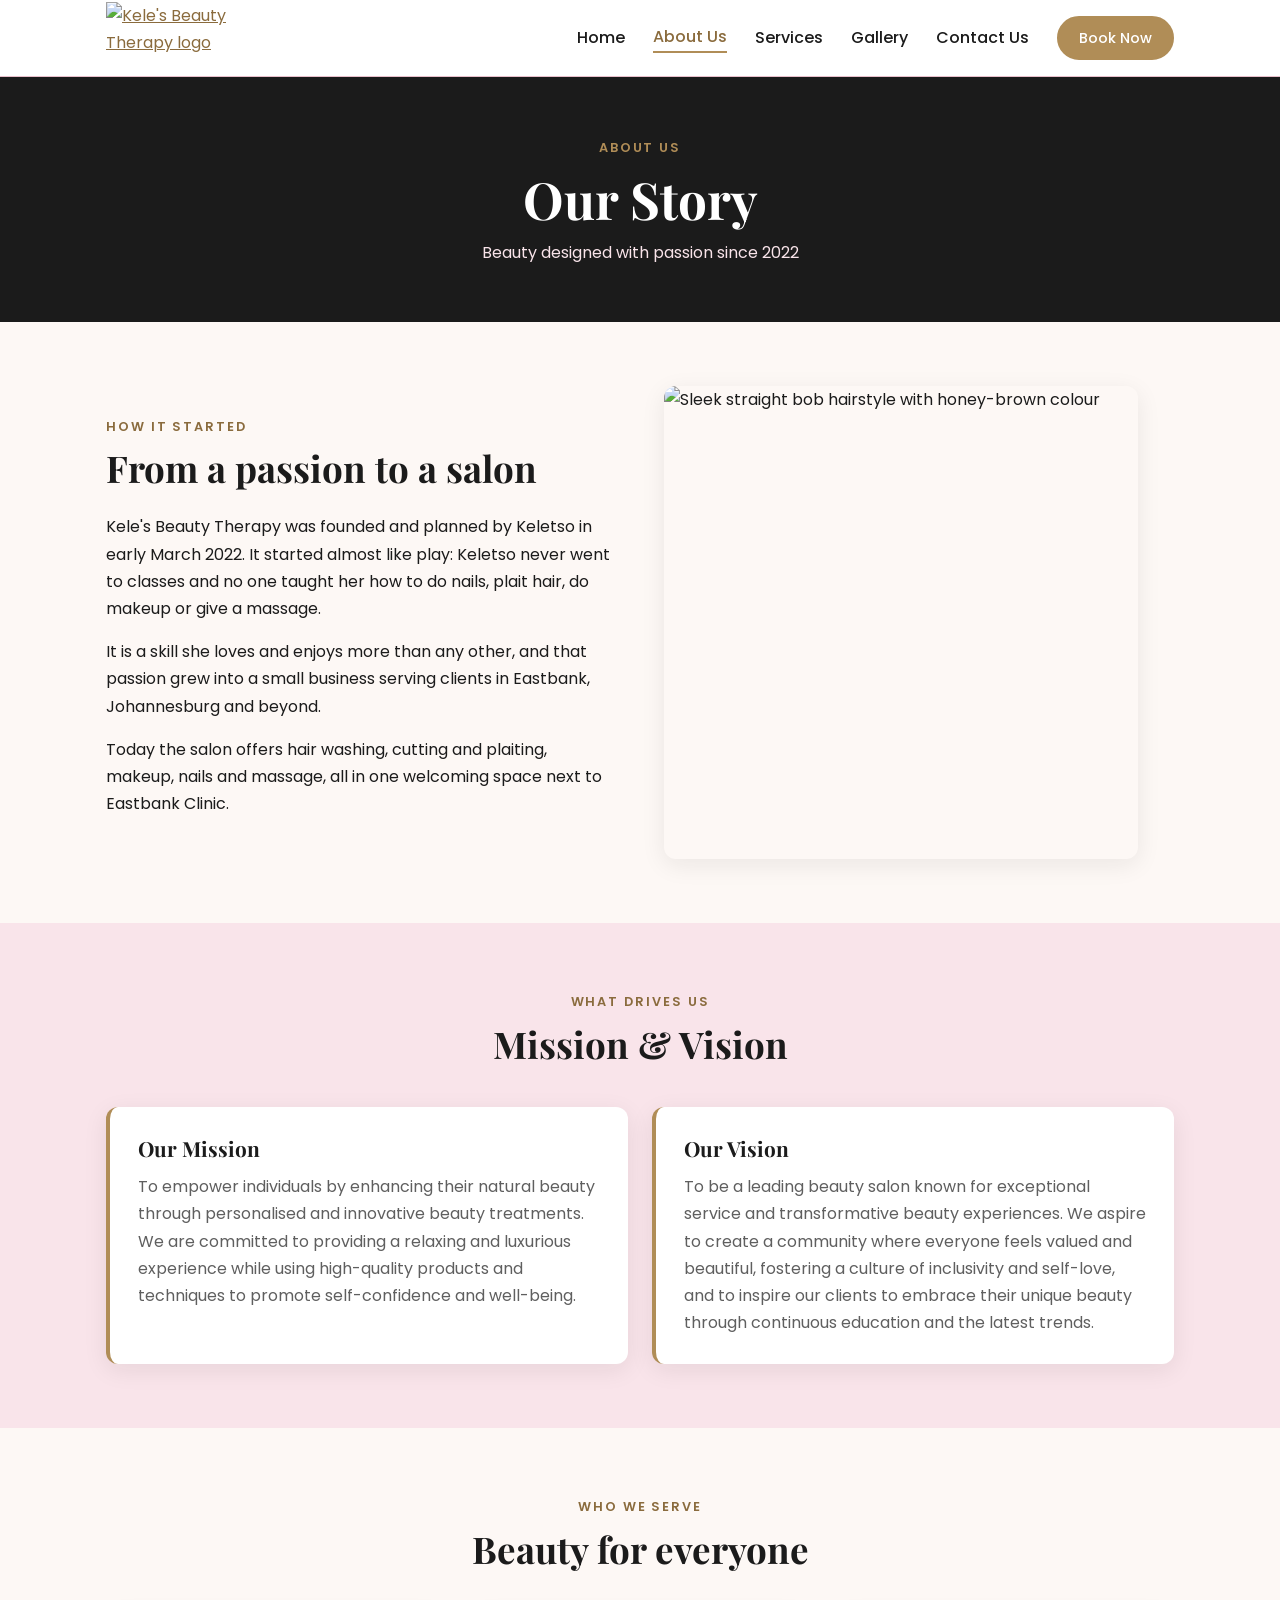
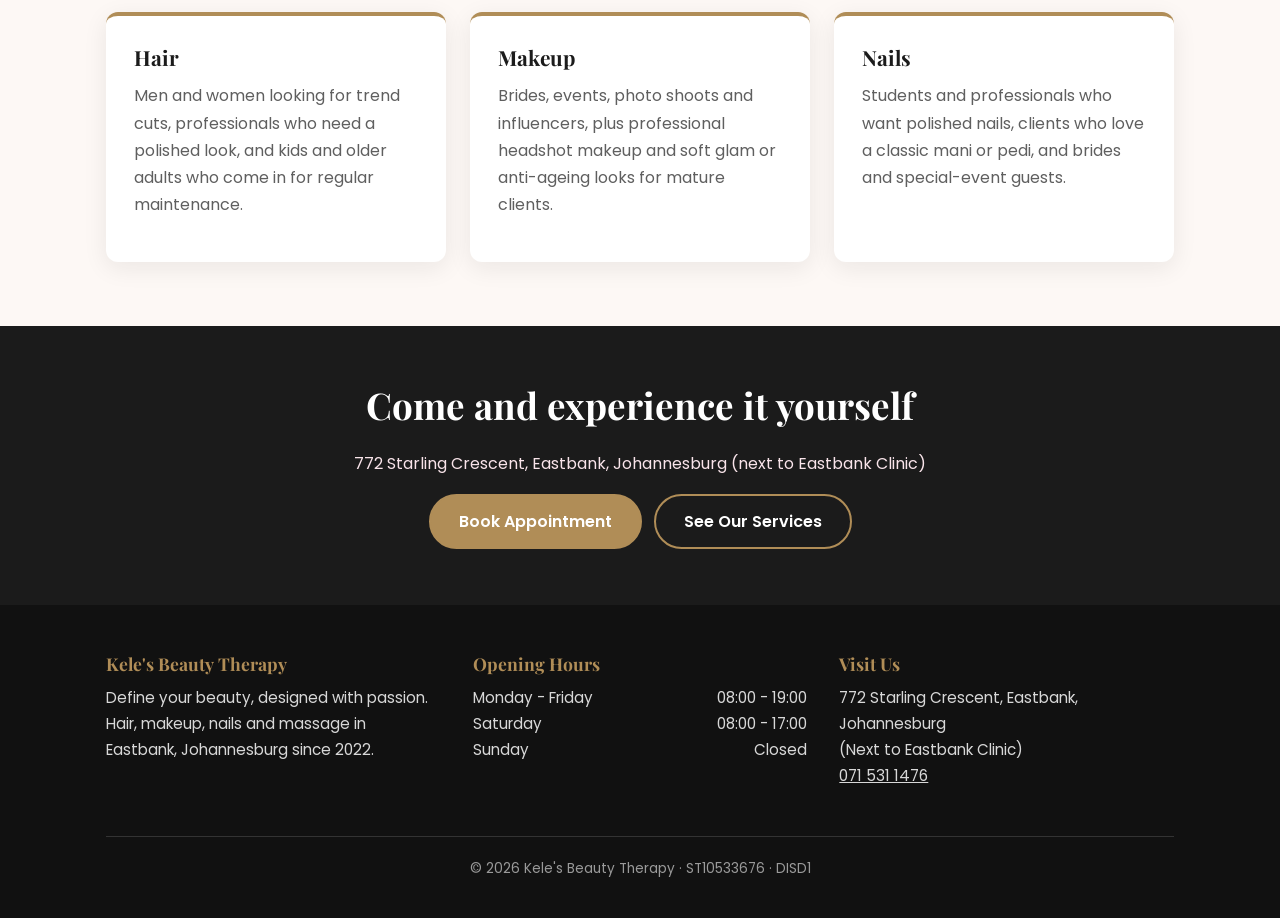
==== about.html @ 7b8a38f0 "Add existing Kele's Beauty Therapy site as baseline (POE Part 1) Co-Authored-By: Claude Opus 5.5 <no" ====
<!DOCTYPE html>
<html lang="en">
    <head>
        <meta charset="UTF-8">
        <meta name="viewport" content="width=device-width, initial-scale=1.0">
        <meta name="description" content="The story, mission and vision of Kele's Beauty Therapy in Eastbank, Johannesburg.">
        <title>About Us | Kele's Beauty Therapy</title>
        <link rel="icon" href="images/logo.jpg">
        <link rel="preconnect" href="https://fonts.googleapis.com">
        <link rel="preconnect" href="https://fonts.gstatic.com" crossorigin>
        <link href="https://fonts.googleapis.com/css2?family=Playfair+Display:wght@600;700&amp;family=Poppins:wght@400;500;600&amp;display=swap" rel="stylesheet">
        <link rel="stylesheet" href="css/style.css">
        <script src="js/script.js" defer></script>
    </head>
    <body>
        <header class="site-header">
            <div class="container nav-bar">
                <a href="home.html" class="brand">
                    <img src="images/logo.jpg" alt="Kele's Beauty Therapy logo" width="246" height="64">
                </a>
                <button class="nav-toggle" type="button" aria-expanded="false" aria-controls="site-nav" aria-label="Open menu">&#9776;</button>
                <nav id="site-nav" class="site-nav" aria-label="Main navigation">
                <a href="home.html">Home</a>
                <a href="about.html" class="active" aria-current="page">About Us</a>
                <a href="services.html">Services</a>
                <a href="gallery.html">Gallery</a>
                <a href="contact.html">Contact Us</a>
                    <a href="contact.html#booking" class="btn btn-small">Book Now</a>
                </nav>
            </div>
        </header>

        <main>
            <section class="page-banner">
                <div class="container">
                    <span class="eyebrow">About Us</span>
                    <h1>Our Story</h1>
                    <p>Beauty designed with passion since 2022</p>
                </div>
            </section>

            <section class="section">
                <div class="container split">
                    <div>
                        <span class="eyebrow">How it started</span>
                        <h2>From a passion to a salon</h2>
                        <p>Kele's Beauty Therapy was founded and planned by Keletso in early March 2022. It started almost like play: Keletso never went to classes and no one taught her how to do nails, plait hair, do makeup or give a massage.</p>
                        <p>It is a skill she loves and enjoys more than any other, and that passion grew into a small business serving clients in Eastbank, Johannesburg and beyond.</p>
                        <p>Today the salon offers hair washing, cutting and plaiting, makeup, nails and massage, all in one welcoming space next to Eastbank Clinic.</p>
                    </div>
                    <img src="images/Logo.webp" alt="Sleek straight bob hairstyle with honey-brown colour" width="474" height="473">
                </div>
            </section>

            <section class="section section-pink">
                <div class="container">
                    <div class="section-title">
                        <span class="eyebrow">What drives us</span>
                        <h2>Mission &amp; Vision</h2>
                    </div>
                    <div class="card-grid">
                        <div class="statement">
                            <h3>Our Mission</h3>
                            <p>To empower individuals by enhancing their natural beauty through personalised and innovative beauty treatments. We are committed to providing a relaxing and luxurious experience while using high-quality products and techniques to promote self-confidence and well-being.</p>
                        </div>
                        <div class="statement">
                            <h3>Our Vision</h3>
                            <p>To be a leading beauty salon known for exceptional service and transformative beauty experiences. We aspire to create a community where everyone feels valued and beautiful, fostering a culture of inclusivity and self-love, and to inspire our clients to embrace their unique beauty through continuous education and the latest trends.</p>
                        </div>
                    </div>
                </div>
            </section>

            <section class="section">
                <div class="container">
                    <div class="section-title">
                        <span class="eyebrow">Who we serve</span>
                        <h2>Beauty for everyone</h2>
                    </div>
                    <div class="card-grid">
                        <article class="card">
                            <h3>Hair</h3>
                            <p>Men and women looking for trend cuts, professionals who need a polished look, and kids and older adults who come in for regular maintenance.</p>
                        </article>
                        <article class="card">
                            <h3>Makeup</h3>
                            <p>Brides, events, photo shoots and influencers, plus professional headshot makeup and soft glam or anti-ageing looks for mature clients.</p>
                        </article>
                        <article class="card">
                            <h3>Nails</h3>
                            <p>Students and professionals who want polished nails, clients who love a classic mani or pedi, and brides and special-event guests.</p>
                        </article>
                    </div>
                </div>
            </section>

            <section class="cta">
                <div class="container">
                    <h2>Come and experience it yourself</h2>
                    <p>772 Starling Crescent, Eastbank, Johannesburg (next to Eastbank Clinic)</p>
                    <div class="btn-group">
                        <a href="contact.html#booking" class="btn">Book Appointment</a>
                        <a href="services.html" class="btn btn-outline">See Our Services</a>
                    </div>
                </div>
            </section>
        </main>

        <footer class="site-footer">
            <div class="container">
                <div class="footer-grid">
                    <div>
                        <h3>Kele's Beauty Therapy</h3>
                        <p>Define your beauty, designed with passion. Hair, makeup, nails and massage in Eastbank, Johannesburg since 2022.</p>
                    </div>
                    <div>
                        <h3>Opening Hours</h3>
                        <ul class="footer-hours">
                            <li><span>Monday - Friday</span><span>08:00 - 19:00</span></li>
                            <li><span>Saturday</span><span>08:00 - 17:00</span></li>
                            <li><span>Sunday</span><span>Closed</span></li>
                        </ul>
                    </div>
                    <div>
                        <h3>Visit Us</h3>
                        <p>
                            772 Starling Crescent, Eastbank, Johannesburg<br>
                            (Next to Eastbank Clinic)<br>
                            <a href="tel:+27715311476">071 531 1476</a>
                        </p>
                    </div>
                </div>
                <p class="footer-bottom">&copy; <span data-year>2026</span> Kele's Beauty Therapy &middot; ST10533676 &middot; DISD1</p>
            </div>
        </footer>
    </body>
</html>
---- css/style.css ----
/* =========================================================
   Kele's Beauty Therapy - main stylesheet
   Colours: gold, black, white, soft pink (see proposal)
   Fonts: Playfair Display (headings), Poppins (body)
   ========================================================= */

:root {
    --gold: #b08d57;
    --gold-dark: #8a6b3d;
    --black: #1b1b1b;
    --white: #ffffff;
    --pink: #f9e4ea;
    --pink-dark: #e8bfcb;
    --cream: #fdf8f5;
    --grey: #5f5f5f;
    --success: #2e7d4f;
    --error: #b3261e;

    --radius: 12px;
    --shadow: 0 6px 24px rgba(27, 27, 27, 0.08);
    --max-width: 1100px;
}

*,
*::before,
*::after {
    box-sizing: border-box;
}

html {
    scroll-behavior: smooth;
}

body {
    margin: 0;
    font-family: "Poppins", Arial, sans-serif;
    font-size: 16px;
    line-height: 1.7;
    color: var(--black);
    background-color: var(--cream);
}

img {
    max-width: 100%;
    display: block;
}

h1,
h2,
h3 {
    font-family: "Playfair Display", Georgia, serif;
    line-height: 1.25;
    margin: 0 0 0.6em;
}

h1 { font-size: clamp(2rem, 5vw, 3.2rem); }
h2 { font-size: clamp(1.6rem, 3.5vw, 2.3rem); }
h3 { font-size: 1.3rem; }

p {
    margin: 0 0 1em;
}

a {
    color: var(--gold-dark);
}

.container {
    width: 100%;
    max-width: var(--max-width);
    margin: 0 auto;
    padding: 0 16px;
}

.section {
    padding: 64px 0;
}

.section-pink {
    background-color: var(--pink);
}

.section-white {
    background-color: var(--white);
}

.section-title {
    text-align: center;
    margin-bottom: 40px;
}

.section-title p {
    color: var(--grey);
    max-width: 620px;
    margin: 0 auto;
}

.eyebrow {
    display: inline-block;
    font-size: 0.8rem;
    font-weight: 600;
    letter-spacing: 0.15em;
    text-transform: uppercase;
    color: var(--gold-dark);
    margin-bottom: 8px;
}

/* ---------- Buttons ---------- */

.btn {
    display: inline-block;
    padding: 12px 28px;
    border: 2px solid var(--gold);
    border-radius: 999px;
    background-color: var(--gold);
    color: var(--white);
    font-family: inherit;
    font-size: 1rem;
    font-weight: 600;
    text-decoration: none;
    cursor: pointer;
    transition: background-color 0.2s, color 0.2s;
}

.btn:hover,
.btn:focus-visible {
    background-color: var(--gold-dark);
    border-color: var(--gold-dark);
}

.btn-outline {
    background-color: transparent;
    color: var(--black);
}

.btn-outline:hover,
.btn-outline:focus-visible {
    color: var(--white);
}

.btn-small {
    padding: 8px 20px;
    font-size: 0.9rem;
}

.btn-group {
    display: flex;
    flex-wrap: wrap;
    gap: 12px;
}

/* ---------- Header & navigation ---------- */

.site-header {
    position: sticky;
    top: 0;
    z-index: 100;
    background-color: var(--white);
    border-bottom: 1px solid var(--pink-dark);
}

.nav-bar {
    display: flex;
    align-items: center;
    justify-content: space-between;
    min-height: 76px;
}

/* logo.jpg has wide white margins, so crop to the centre of the logo */
.brand img {
    height: 72px;
    width: 140px;
    object-fit: cover;
}

.site-nav {
    display: flex;
    align-items: center;
    gap: 28px;
}

.site-nav a {
    color: var(--black);
    text-decoration: none;
    font-weight: 500;
}

.site-nav a:not(.btn):hover,
.site-nav a.active {
    color: var(--gold-dark);
}

.site-nav a.active {
    border-bottom: 2px solid var(--gold);
}

.site-nav .btn {
    color: var(--white);
}

.nav-toggle {
    display: none;
    background: none;
    border: 1px solid var(--pink-dark);
    border-radius: 8px;
    font-size: 1.5rem;
    line-height: 1;
    padding: 6px 12px;
    cursor: pointer;
    color: var(--black);
}

/* ---------- Hero (home page) ---------- */

.hero {
    background: linear-gradient(135deg, var(--pink) 0%, var(--cream) 100%);
    padding: 64px 0;
}

.hero-grid {
    display: grid;
    grid-template-columns: 1.1fr 0.9fr;
    gap: 48px;
    align-items: center;
}

.hero-text .tagline {
    font-size: 1.15rem;
    color: var(--grey);
    margin-bottom: 28px;
}

.hero-image img {
    border-radius: 200px 200px var(--radius) var(--radius);
    box-shadow: var(--shadow);
    border: 6px solid var(--white);
}

.open-status {
    display: inline-flex;
    align-items: center;
    gap: 8px;
    margin-top: 24px;
    font-size: 0.95rem;
    font-weight: 500;
}

.open-status::before {
    content: "";
    width: 10px;
    height: 10px;
    border-radius: 50%;
    background-color: var(--grey);
}

.open-status.is-open::before { background-color: var(--success); }
.open-status.is-closed::before { background-color: var(--error); }

/* ---------- Page banner (inner pages) ---------- */

.page-banner {
    background-color: var(--black);
    color: var(--white);
    text-align: center;
    padding: 56px 0;
}

.page-banner h1 {
    margin-bottom: 8px;
}

.page-banner p {
    color: var(--pink);
    margin: 0;
}

.page-banner .eyebrow {
    color: var(--gold);
}

/* ---------- Cards ---------- */

.card-grid {
    display: grid;
    grid-template-columns: repeat(auto-fit, minmax(240px, 1fr));
    gap: 24px;
}

.card {
    background-color: var(--white);
    border-radius: var(--radius);
    padding: 28px;
    box-shadow: var(--shadow);
    border-top: 4px solid var(--gold);
    display: flex;
    flex-direction: column;
}

.card .icon {
    font-size: 2rem;
    margin-bottom: 12px;
}

.card p {
    color: var(--grey);
    flex-grow: 1;
}

.card .price {
    font-family: "Playfair Display", Georgia, serif;
    font-size: 1.4rem;
    font-weight: 700;
    color: var(--gold-dark);
    margin-bottom: 16px;
}

.card .price small {
    font-family: "Poppins", Arial, sans-serif;
    font-size: 0.85rem;
    font-weight: 400;
    color: var(--grey);
}

/* ---------- Two-column split ---------- */

.split {
    display: grid;
    grid-template-columns: 1fr 1fr;
    gap: 48px;
    align-items: center;
}

.split img {
    border-radius: var(--radius);
    box-shadow: var(--shadow);
}

/* ---------- Mission / vision ---------- */

.statement {
    background-color: var(--white);
    border-left: 4px solid var(--gold);
    border-radius: var(--radius);
    padding: 28px;
    box-shadow: var(--shadow);
}

.statement p {
    margin: 0;
    color: var(--grey);
}

.check-list {
    list-style: none;
    padding: 0;
    margin: 0;
}

.check-list li {
    padding-left: 28px;
    position: relative;
    margin-bottom: 10px;
}

.check-list li::before {
    content: "\2713";
    position: absolute;
    left: 0;
    color: var(--gold-dark);
    font-weight: 700;
}

/* ---------- Tables (price list, hours) ---------- */

.table-wrap {
    overflow-x: auto;
}

table {
    width: 100%;
    border-collapse: collapse;
    background-color: var(--white);
    border-radius: var(--radius);
    overflow: hidden;
    box-shadow: var(--shadow);
}

th,
td {
    text-align: left;
    padding: 14px 20px;
    border-bottom: 1px solid var(--pink);
}

th {
    background-color: var(--black);
    color: var(--white);
    font-weight: 500;
}

tr:last-child td {
    border-bottom: none;
}

td.amount {
    text-align: right;
    font-weight: 600;
    color: var(--gold-dark);
    white-space: nowrap;
}

tr.today td {
    background-color: var(--pink);
    font-weight: 600;
}

.note {
    font-size: 0.9rem;
    color: var(--grey);
    margin-top: 12px;
}

/* ---------- Gallery ---------- */

.gallery-grid {
    display: grid;
    grid-template-columns: repeat(auto-fill, minmax(260px, 1fr));
    gap: 20px;
}

.gallery-item {
    margin: 0;
    background-color: var(--white);
    border-radius: var(--radius);
    overflow: hidden;
    box-shadow: var(--shadow);
}

.gallery-item button {
    display: block;
    width: 100%;
    padding: 0;
    border: none;
    background: none;
    cursor: zoom-in;
}

.gallery-item img {
    width: 100%;
    aspect-ratio: 1 / 1;
    object-fit: cover;
    transition: transform 0.3s;
}

.gallery-item button:hover img,
.gallery-item button:focus-visible img {
    transform: scale(1.04);
}

.gallery-item figcaption {
    padding: 14px 18px;
    font-size: 0.95rem;
}

.lightbox {
    border: none;
    padding: 0;
    background: transparent;
    max-width: min(90vw, 800px);
}

.lightbox::backdrop {
    background-color: rgba(0, 0, 0, 0.85);
}

.lightbox img {
    max-height: 80vh;
    width: auto;
    margin: 0 auto;
    border-radius: var(--radius);
}

.lightbox p {
    color: var(--white);
    text-align: center;
    margin: 12px 0 0;
}

.lightbox-close {
    position: absolute;
    top: 8px;
    right: 8px;
    width: 40px;
    height: 40px;
    border: none;
    border-radius: 50%;
    background-color: var(--white);
    font-size: 1.4rem;
    cursor: pointer;
}

/* ---------- Contact page ---------- */

.contact-grid {
    display: grid;
    grid-template-columns: 1fr 1fr;
    gap: 32px;
    align-items: start;
}

.info-list {
    list-style: none;
    padding: 0;
    margin: 0 0 24px;
}

.info-list li {
    display: flex;
    gap: 14px;
    margin-bottom: 18px;
}

.info-list .icon {
    font-size: 1.3rem;
}

.info-list strong {
    display: block;
}

.map {
    width: 100%;
    height: 300px;
    border: 0;
    border-radius: var(--radius);
    box-shadow: var(--shadow);
}

/* ---------- Forms ---------- */

.form-card {
    background-color: var(--white);
    border-radius: var(--radius);
    padding: 32px;
    box-shadow: var(--shadow);
}

.form-row {
    display: grid;
    grid-template-columns: 1fr 1fr;
    gap: 16px;
}

.form-group {
    margin-bottom: 18px;
}

label {
    display: block;
    font-weight: 500;
    margin-bottom: 6px;
}

label .optional {
    font-weight: 400;
    color: var(--grey);
    font-size: 0.85rem;
}

input,
select,
textarea {
    width: 100%;
    padding: 12px 14px;
    font-family: inherit;
    font-size: 1rem;
    color: var(--black);
    background-color: var(--cream);
    border: 1px solid var(--pink-dark);
    border-radius: 8px;
}

input:focus,
select:focus,
textarea:focus {
    outline: 2px solid var(--gold);
    outline-offset: 1px;
    border-color: var(--gold);
}

textarea {
    resize: vertical;
    min-height: 110px;
}

.form-group.has-error input,
.form-group.has-error select,
.form-group.has-error textarea {
    border-color: var(--error);
}

.error-message {
    display: block;
    color: var(--error);
    font-size: 0.85rem;
    margin-top: 4px;
    min-height: 1.2em;
}

.form-success {
    display: none;
    margin-top: 16px;
    padding: 14px 18px;
    border-radius: 8px;
    background-color: #e6f4ea;
    color: var(--success);
    font-weight: 500;
}

.form-success.show {
    display: block;
}

/* ---------- Call to action band ---------- */

.cta {
    background-color: var(--black);
    color: var(--white);
    text-align: center;
    padding: 56px 0;
}

.cta p {
    color: var(--pink);
}

.cta .btn-group {
    justify-content: center;
}

.cta .btn-outline {
    color: var(--white);
}

/* ---------- Footer ---------- */

.site-footer {
    background-color: #111111;
    color: #d8d8d8;
    padding: 48px 0 24px;
    font-size: 0.95rem;
}

.footer-grid {
    display: grid;
    grid-template-columns: repeat(auto-fit, minmax(220px, 1fr));
    gap: 32px;
    margin-bottom: 32px;
}

.site-footer h3 {
    color: var(--gold);
    font-size: 1.1rem;
}

.site-footer a {
    color: #d8d8d8;
}

.site-footer a:hover {
    color: var(--gold);
}

.footer-hours {
    list-style: none;
    padding: 0;
    margin: 0;
}

.footer-hours li {
    display: flex;
    justify-content: space-between;
    gap: 12px;
}

.footer-bottom {
    border-top: 1px solid #333333;
    padding-top: 20px;
    text-align: center;
    font-size: 0.85rem;
    color: #9a9a9a;
}

/* ---------- Responsive ---------- */

@media (max-width: 860px) {
    .nav-toggle {
        display: block;
    }

    .site-nav {
        display: none;
        position: absolute;
        top: 100%;
        left: 0;
        right: 0;
        flex-direction: column;
        align-items: stretch;
        gap: 0;
        background-color: var(--white);
        border-bottom: 1px solid var(--pink-dark);
        box-shadow: var(--shadow);
    }

    .site-nav.open {
        display: flex;
    }

    .site-nav a {
        padding: 14px 16px;
        border-top: 1px solid var(--pink);
    }

    .site-nav a.active {
        border-bottom: none;
        background-color: var(--pink);
    }

    .site-nav .btn {
        margin: 12px 16px;
        text-align: center;
    }

    .hero-grid,
    .split,
    .contact-grid {
        grid-template-columns: 1fr;
    }

    .hero-image {
        max-width: 360px;
        margin: 0 auto;
    }
}

@media (max-width: 520px) {
    .section {
        padding: 48px 0;
    }

    .brand img {
        height: 52px;
        width: 100px;
    }

    .form-row {
        grid-template-columns: 1fr;
    }

    .form-card {
        padding: 22px;
    }

    th,
    td {
        padding: 12px 14px;
    }
}
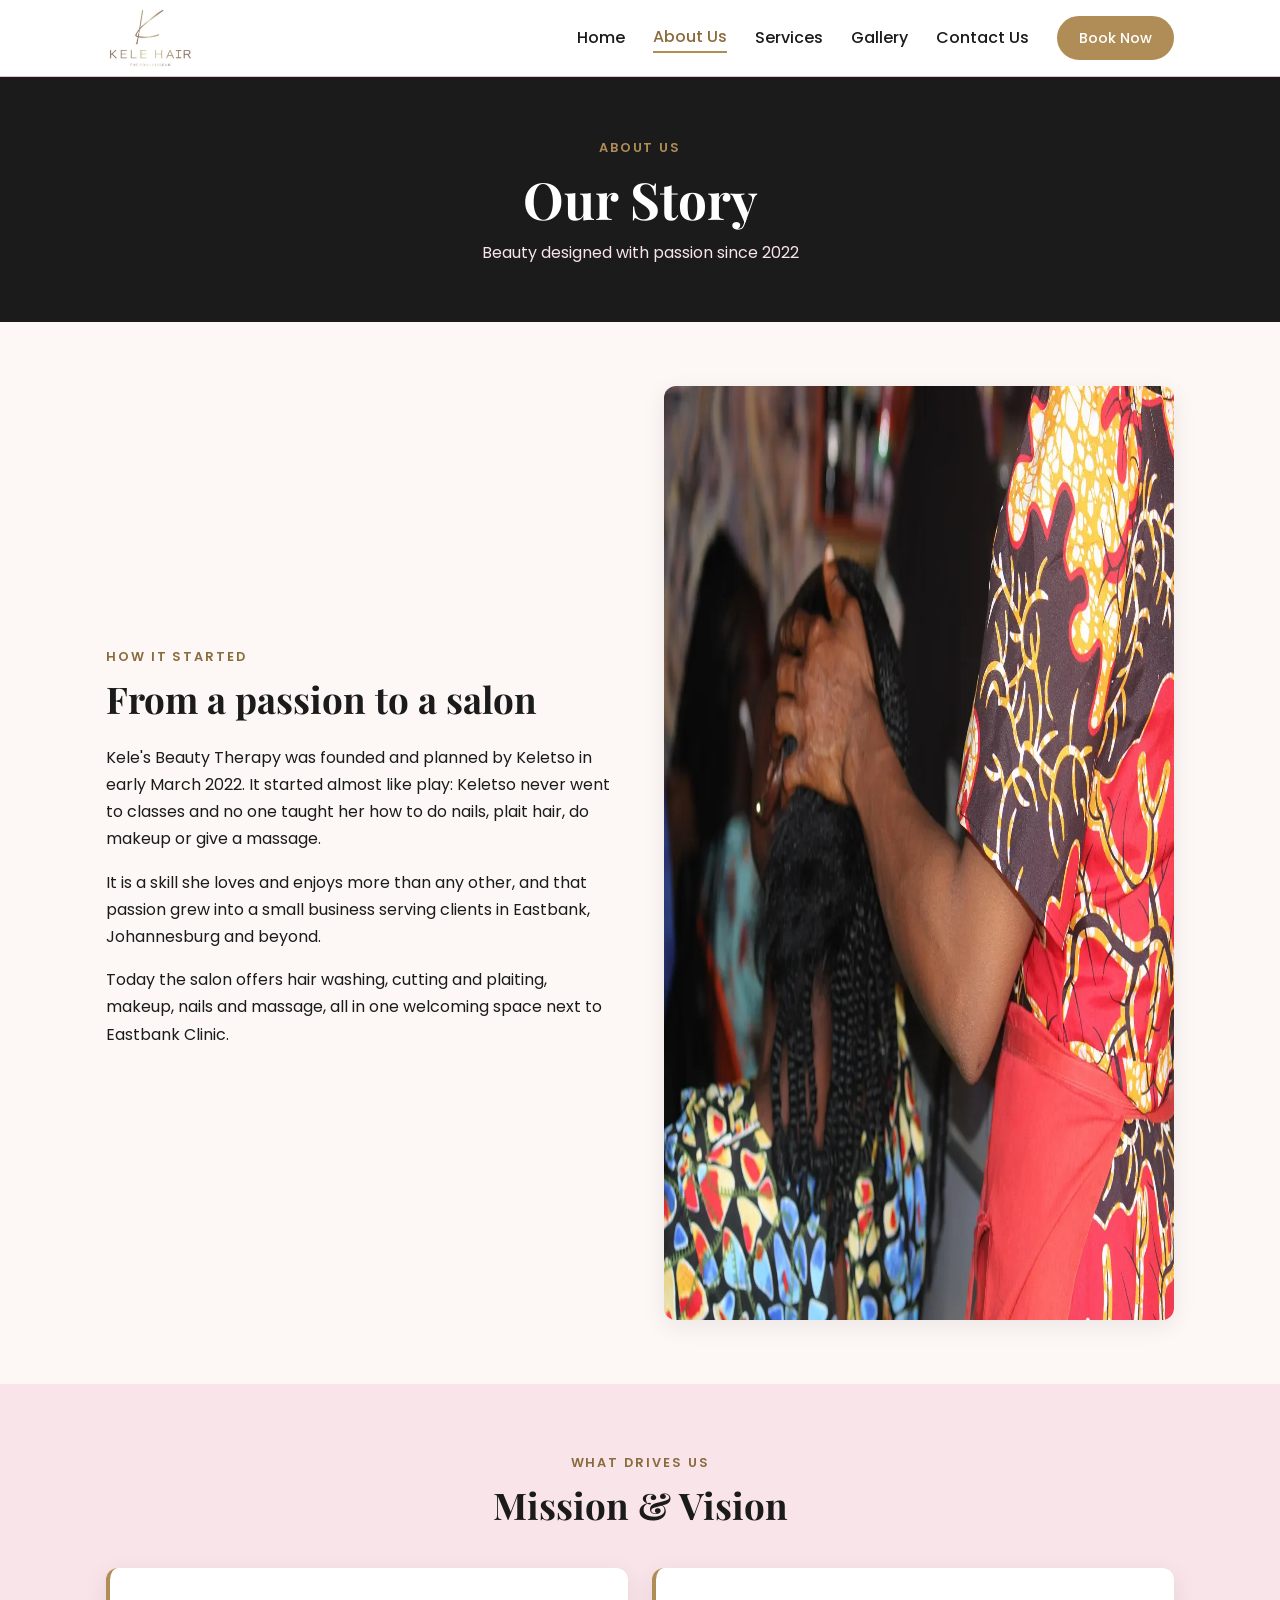
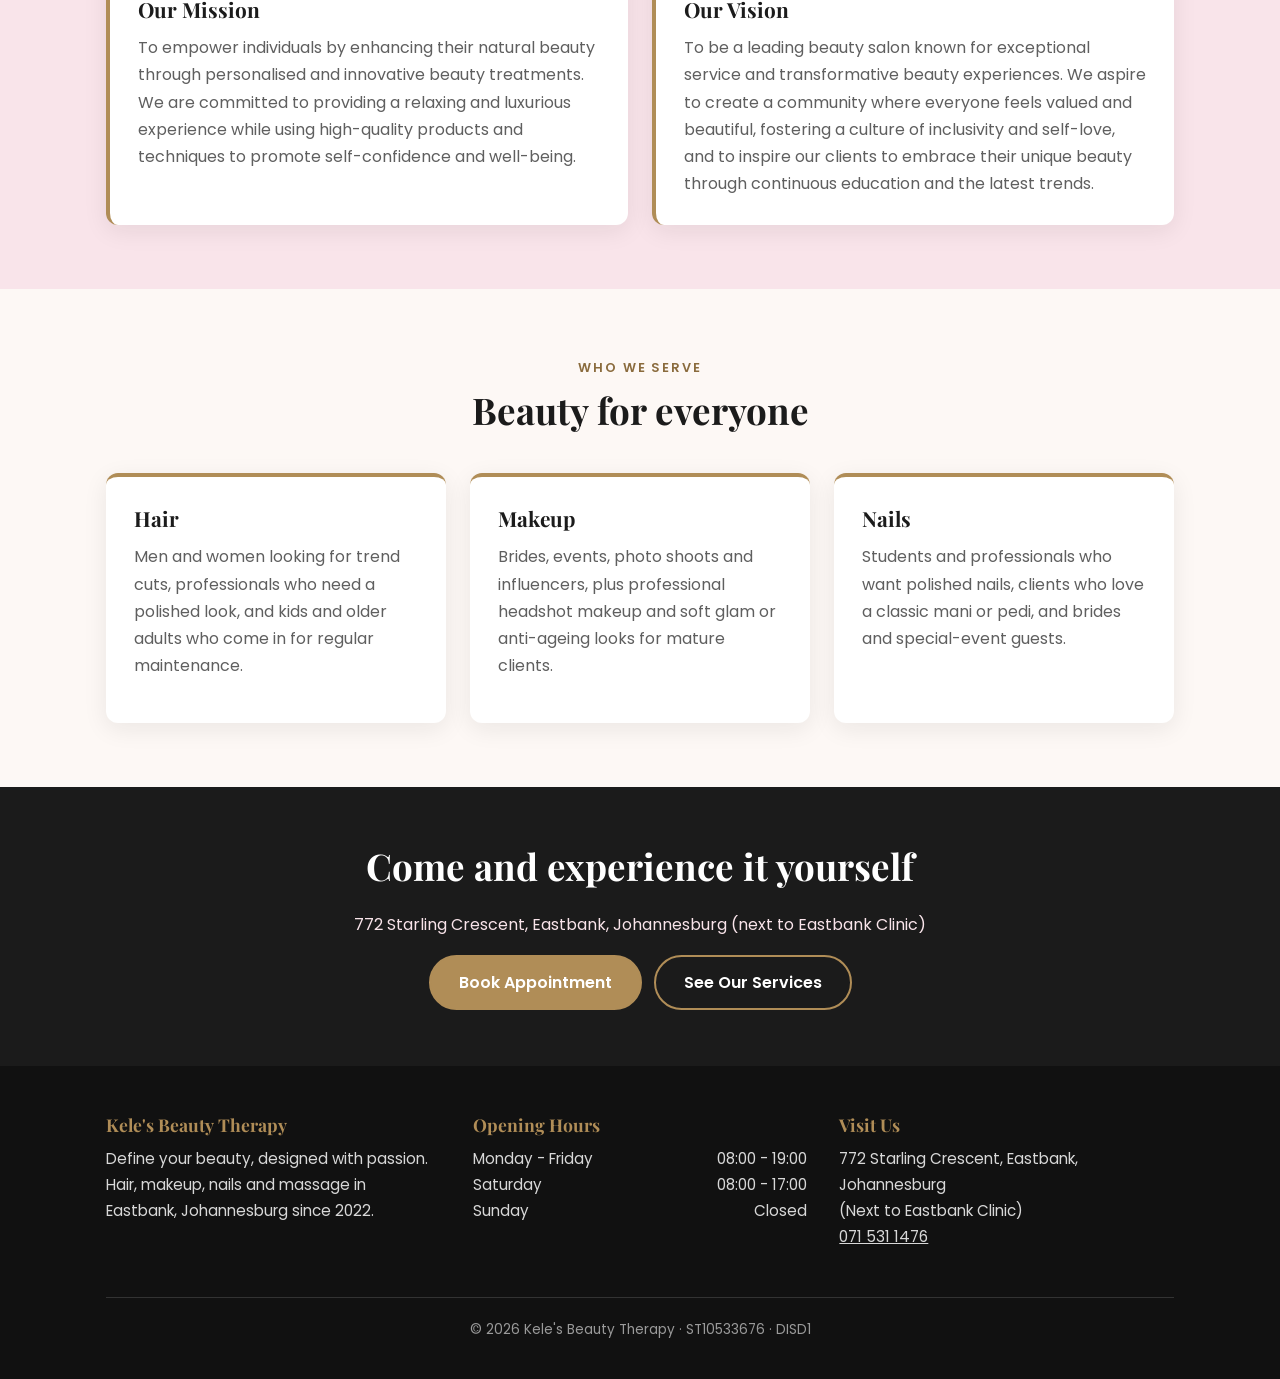
==== commit 15a282ab: "Replace uncited images with licensed, compressed WebP photos - Add 13 Wikimedia Commons photos (CC0 " ====
--- a/about.html
+++ b/about.html
@@ -5,7 +5,7 @@
         <meta name="viewport" content="width=device-width, initial-scale=1.0">
         <meta name="description" content="The story, mission and vision of Kele's Beauty Therapy in Eastbank, Johannesburg.">
         <title>About Us | Kele's Beauty Therapy</title>
-        <link rel="icon" href="images/logo.jpg">
+        <link rel="icon" href="images/keles-beauty-therapy-logo.jpg">
         <link rel="preconnect" href="https://fonts.googleapis.com">
         <link rel="preconnect" href="https://fonts.gstatic.com" crossorigin>
         <link href="https://fonts.googleapis.com/css2?family=Playfair+Display:wght@600;700&amp;family=Poppins:wght@400;500;600&amp;display=swap" rel="stylesheet">
@@ -16,7 +16,7 @@
         <header class="site-header">
             <div class="container nav-bar">
                 <a href="home.html" class="brand">
-                    <img src="images/logo.jpg" alt="Kele's Beauty Therapy logo" width="246" height="64">
+                    <img src="images/keles-beauty-therapy-logo.jpg" alt="Kele's Beauty Therapy logo" width="325" height="233">
                 </a>
                 <button class="nav-toggle" type="button" aria-expanded="false" aria-controls="site-nav" aria-label="Open menu">&#9776;</button>
                 <nav id="site-nav" class="site-nav" aria-label="Main navigation">
@@ -48,7 +48,7 @@
                         <p>It is a skill she loves and enjoys more than any other, and that passion grew into a small business serving clients in Eastbank, Johannesburg and beyond.</p>
                         <p>Today the salon offers hair washing, cutting and plaiting, makeup, nails and massage, all in one welcoming space next to Eastbank Clinic.</p>
                     </div>
-                    <img src="images/Logo.webp" alt="Sleek straight bob hairstyle with honey-brown colour" width="474" height="473">
+                    <img src="images/gallery/stylist-braiding-natural-hair.webp" alt="Hair stylist braiding a client's natural hair in a salon" width="1400" height="934" loading="lazy">
                 </div>
             </section>
 
--- a/css/style.css
+++ b/css/style.css
@@ -166,11 +166,9 @@
     min-height: 76px;
 }
 
-/* logo.jpg has wide white margins, so crop to the centre of the logo */
 .brand img {
-    height: 72px;
-    width: 140px;
-    object-fit: cover;
+    height: 64px;
+    width: auto;
 }
 
 .site-nav {
@@ -231,6 +229,9 @@
 }
 
 .hero-image img {
+    width: 100%;
+    aspect-ratio: 4 / 5;
+    object-fit: cover;
     border-radius: 200px 200px var(--radius) var(--radius);
     box-shadow: var(--shadow);
     border: 6px solid var(--white);
@@ -749,8 +750,7 @@
     }
 
     .brand img {
-        height: 52px;
-        width: 100px;
+        height: 50px;
     }
 
     .form-row {
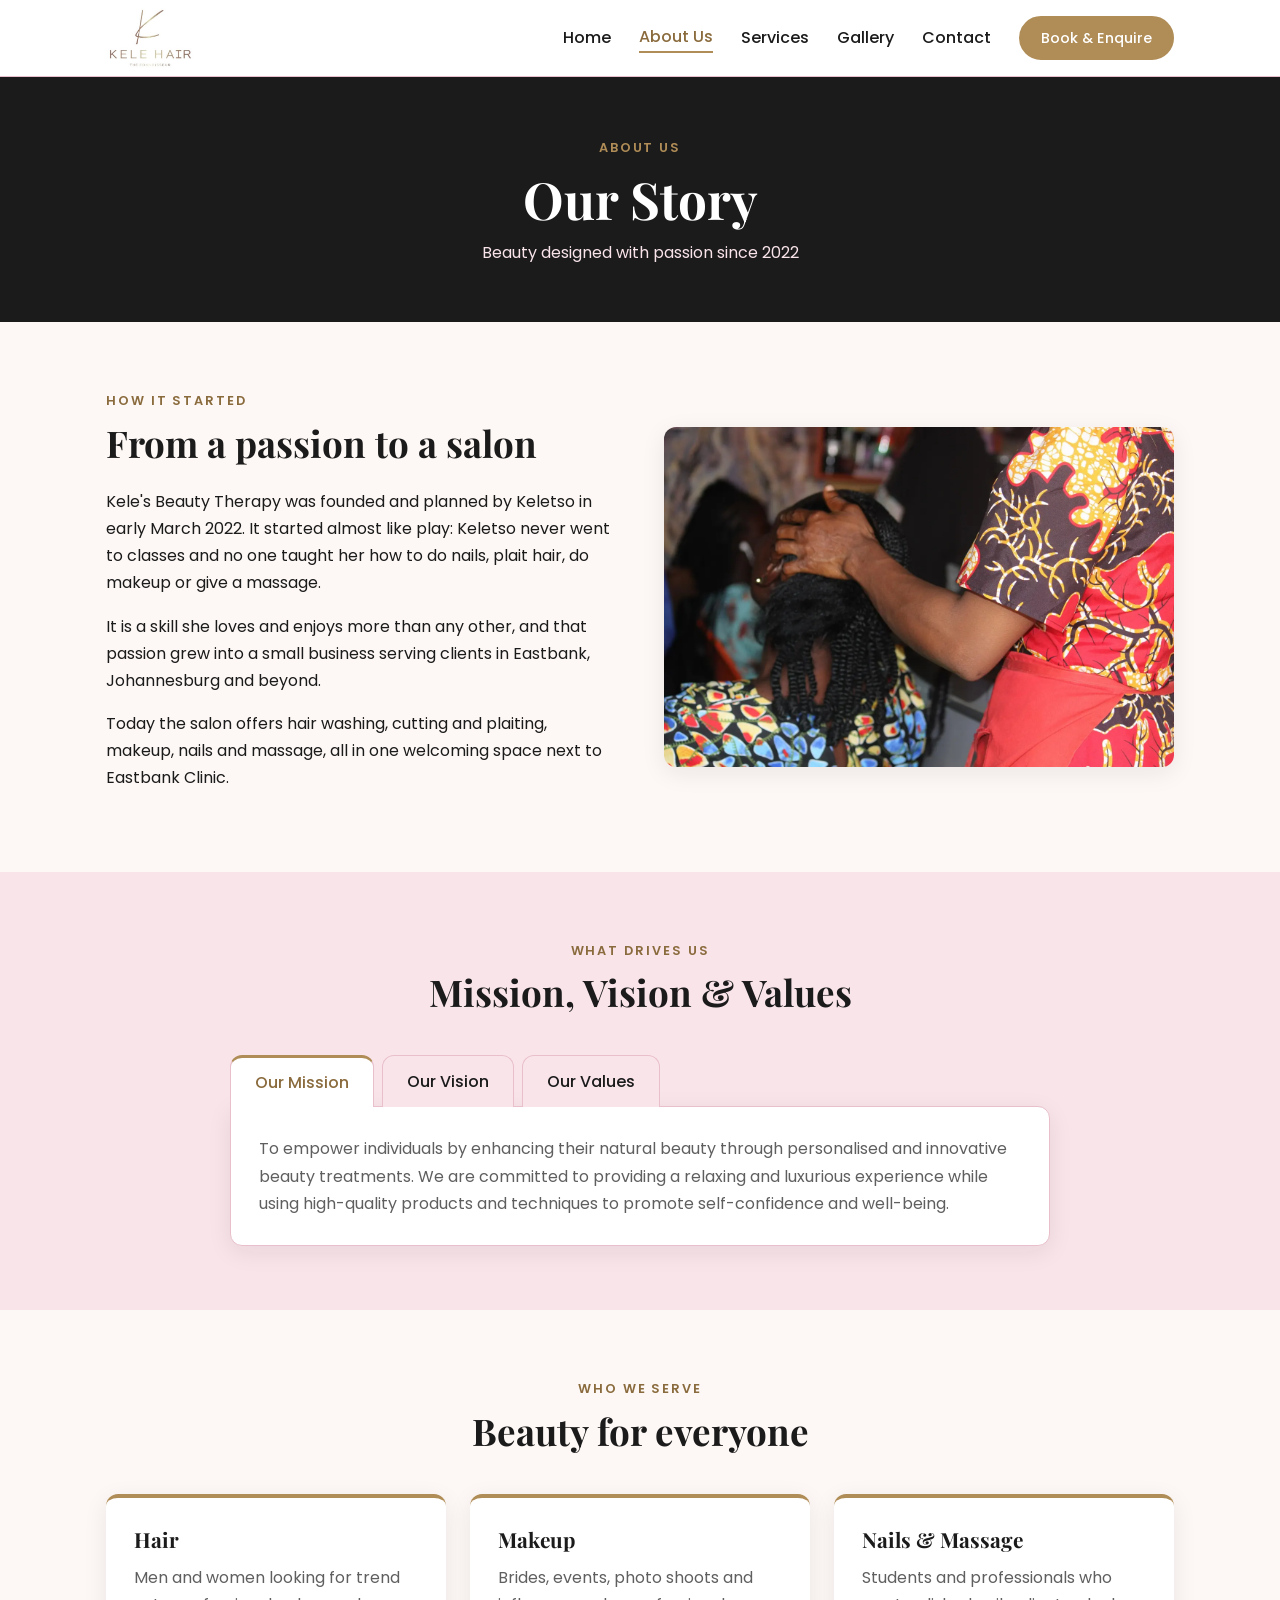
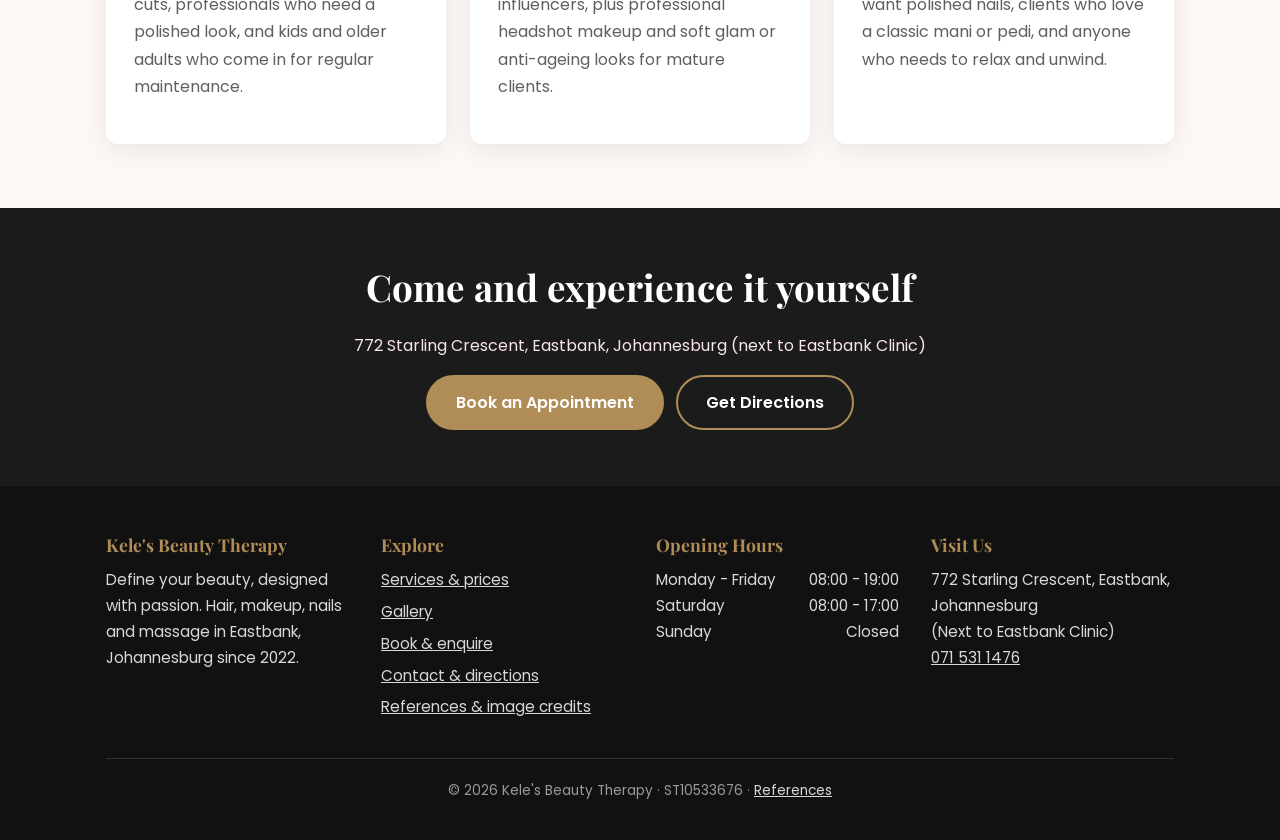
==== commit e9c5af3d: "Make index.html the home page and add interactive UI features - Rename home.html to index.html so Gi" ====
--- a/about.html
+++ b/about.html
@@ -3,8 +3,8 @@
     <head>
         <meta charset="UTF-8">
         <meta name="viewport" content="width=device-width, initial-scale=1.0">
+        <title>About Kele's Beauty Therapy | Eastbank Beauty Salon Story</title>
         <meta name="description" content="The story, mission and vision of Kele's Beauty Therapy in Eastbank, Johannesburg.">
-        <title>About Us | Kele's Beauty Therapy</title>
         <link rel="icon" href="images/keles-beauty-therapy-logo.jpg">
         <link rel="preconnect" href="https://fonts.googleapis.com">
         <link rel="preconnect" href="https://fonts.gstatic.com" crossorigin>
@@ -13,24 +13,28 @@
         <script src="js/script.js" defer></script>
     </head>
     <body>
+        <a class="skip-link" href="#main">Skip to main content</a>
         <header class="site-header">
             <div class="container nav-bar">
-                <a href="home.html" class="brand">
+                <a href="index.html" class="brand">
                     <img src="images/keles-beauty-therapy-logo.jpg" alt="Kele's Beauty Therapy logo" width="325" height="233">
                 </a>
-                <button class="nav-toggle" type="button" aria-expanded="false" aria-controls="site-nav" aria-label="Open menu">&#9776;</button>
+                <button class="nav-toggle" type="button" aria-expanded="false" aria-controls="site-nav">
+                    <span class="nav-toggle-bar" aria-hidden="true"></span>
+                    <span class="visually-hidden">Menu</span>
+                </button>
                 <nav id="site-nav" class="site-nav" aria-label="Main navigation">
-                <a href="home.html">Home</a>
-                <a href="about.html" class="active" aria-current="page">About Us</a>
-                <a href="services.html">Services</a>
-                <a href="gallery.html">Gallery</a>
-                <a href="contact.html">Contact Us</a>
-                    <a href="contact.html#booking" class="btn btn-small">Book Now</a>
+                    <a href="index.html">Home</a>
+                    <a href="about.html" class="active" aria-current="page">About Us</a>
+                    <a href="services.html">Services</a>
+                    <a href="gallery.html">Gallery</a>
+                    <a href="contact.html">Contact</a>
+                    <a href="enquiry.html" class="btn btn-small">Book &amp; Enquire</a>
                 </nav>
             </div>
         </header>
 
-        <main>
+        <main id="main">
             <section class="page-banner">
                 <div class="container">
                     <span class="eyebrow">About Us</span>
@@ -39,68 +43,79 @@
                 </div>
             </section>
 
-            <section class="section">
+            <section class="section" aria-labelledby="story-title">
                 <div class="container split">
-                    <div>
+                    <div data-reveal>
                         <span class="eyebrow">How it started</span>
-                        <h2>From a passion to a salon</h2>
+                        <h2 id="story-title">From a passion to a salon</h2>
                         <p>Kele's Beauty Therapy was founded and planned by Keletso in early March 2022. It started almost like play: Keletso never went to classes and no one taught her how to do nails, plait hair, do makeup or give a massage.</p>
                         <p>It is a skill she loves and enjoys more than any other, and that passion grew into a small business serving clients in Eastbank, Johannesburg and beyond.</p>
                         <p>Today the salon offers hair washing, cutting and plaiting, makeup, nails and massage, all in one welcoming space next to Eastbank Clinic.</p>
                     </div>
-                    <img src="images/gallery/stylist-braiding-natural-hair.webp" alt="Hair stylist braiding a client's natural hair in a salon" width="1400" height="934" loading="lazy">
+                    <img src="images/gallery/stylist-braiding-natural-hair.webp" alt="Hair stylist braiding a client's natural hair in a salon" width="1400" height="934" loading="lazy" data-reveal>
                 </div>
             </section>
 
-            <section class="section section-pink">
+            <section class="section section-pink" aria-labelledby="values-title">
                 <div class="container">
-                    <div class="section-title">
+                    <div class="section-title" data-reveal>
                         <span class="eyebrow">What drives us</span>
-                        <h2>Mission &amp; Vision</h2>
+                        <h2 id="values-title">Mission, Vision &amp; Values</h2>
                     </div>
-                    <div class="card-grid">
-                        <div class="statement">
-                            <h3>Our Mission</h3>
+                    <div class="tabs" data-tabs data-reveal>
+                        <div class="tab-list" role="tablist" aria-label="Mission, vision and values">
+                            <button class="tab" type="button" role="tab" id="tab-mission" aria-controls="panel-mission" aria-selected="true">Our Mission</button>
+                            <button class="tab" type="button" role="tab" id="tab-vision" aria-controls="panel-vision" aria-selected="false" tabindex="-1">Our Vision</button>
+                            <button class="tab" type="button" role="tab" id="tab-values" aria-controls="panel-values" aria-selected="false" tabindex="-1">Our Values</button>
+                        </div>
+                        <div class="tab-panel" role="tabpanel" id="panel-mission" aria-labelledby="tab-mission" tabindex="0">
                             <p>To empower individuals by enhancing their natural beauty through personalised and innovative beauty treatments. We are committed to providing a relaxing and luxurious experience while using high-quality products and techniques to promote self-confidence and well-being.</p>
                         </div>
-                        <div class="statement">
-                            <h3>Our Vision</h3>
+                        <div class="tab-panel" role="tabpanel" id="panel-vision" aria-labelledby="tab-vision" tabindex="0" hidden>
                             <p>To be a leading beauty salon known for exceptional service and transformative beauty experiences. We aspire to create a community where everyone feels valued and beautiful, fostering a culture of inclusivity and self-love, and to inspire our clients to embrace their unique beauty through continuous education and the latest trends.</p>
+                        </div>
+                        <div class="tab-panel" role="tabpanel" id="panel-values" aria-labelledby="tab-values" tabindex="0" hidden>
+                            <ul class="check-list">
+                                <li><strong>Personal care:</strong> every treatment is tailored to the client in the chair.</li>
+                                <li><strong>Quality:</strong> high-quality products and up-to-date techniques.</li>
+                                <li><strong>Inclusivity:</strong> a welcoming space for men, women and kids of every age.</li>
+                                <li><strong>Confidence:</strong> we want you to leave feeling as good as you look.</li>
+                            </ul>
                         </div>
                     </div>
                 </div>
             </section>
 
-            <section class="section">
+            <section class="section" aria-labelledby="serve-title">
                 <div class="container">
-                    <div class="section-title">
+                    <div class="section-title" data-reveal>
                         <span class="eyebrow">Who we serve</span>
-                        <h2>Beauty for everyone</h2>
+                        <h2 id="serve-title">Beauty for everyone</h2>
                     </div>
                     <div class="card-grid">
-                        <article class="card">
+                        <article class="card" data-reveal>
                             <h3>Hair</h3>
                             <p>Men and women looking for trend cuts, professionals who need a polished look, and kids and older adults who come in for regular maintenance.</p>
                         </article>
-                        <article class="card">
+                        <article class="card" data-reveal>
                             <h3>Makeup</h3>
                             <p>Brides, events, photo shoots and influencers, plus professional headshot makeup and soft glam or anti-ageing looks for mature clients.</p>
                         </article>
-                        <article class="card">
-                            <h3>Nails</h3>
-                            <p>Students and professionals who want polished nails, clients who love a classic mani or pedi, and brides and special-event guests.</p>
+                        <article class="card" data-reveal>
+                            <h3>Nails &amp; Massage</h3>
+                            <p>Students and professionals who want polished nails, clients who love a classic mani or pedi, and anyone who needs to relax and unwind.</p>
                         </article>
                     </div>
                 </div>
             </section>
 
             <section class="cta">
-                <div class="container">
+                <div class="container" data-reveal>
                     <h2>Come and experience it yourself</h2>
                     <p>772 Starling Crescent, Eastbank, Johannesburg (next to Eastbank Clinic)</p>
                     <div class="btn-group">
-                        <a href="contact.html#booking" class="btn">Book Appointment</a>
-                        <a href="services.html" class="btn btn-outline">See Our Services</a>
+                        <a href="enquiry.html" class="btn">Book an Appointment</a>
+                        <a href="contact.html#map-title" class="btn btn-outline">Get Directions</a>
                     </div>
                 </div>
             </section>
@@ -110,11 +125,21 @@
             <div class="container">
                 <div class="footer-grid">
                     <div>
-                        <h3>Kele's Beauty Therapy</h3>
+                        <h2 class="footer-heading">Kele's Beauty Therapy</h2>
                         <p>Define your beauty, designed with passion. Hair, makeup, nails and massage in Eastbank, Johannesburg since 2022.</p>
                     </div>
+                    <nav aria-label="Footer navigation">
+                        <h2 class="footer-heading">Explore</h2>
+                        <ul class="footer-links">
+                            <li><a href="services.html">Services &amp; prices</a></li>
+                            <li><a href="gallery.html">Gallery</a></li>
+                            <li><a href="enquiry.html">Book &amp; enquire</a></li>
+                            <li><a href="contact.html">Contact &amp; directions</a></li>
+                            <li><a href="references.html">References &amp; image credits</a></li>
+                        </ul>
+                    </nav>
                     <div>
-                        <h3>Opening Hours</h3>
+                        <h2 class="footer-heading">Opening Hours</h2>
                         <ul class="footer-hours">
                             <li><span>Monday - Friday</span><span>08:00 - 19:00</span></li>
                             <li><span>Saturday</span><span>08:00 - 17:00</span></li>
@@ -122,16 +147,18 @@
                         </ul>
                     </div>
                     <div>
-                        <h3>Visit Us</h3>
-                        <p>
+                        <h2 class="footer-heading">Visit Us</h2>
+                        <address>
                             772 Starling Crescent, Eastbank, Johannesburg<br>
                             (Next to Eastbank Clinic)<br>
                             <a href="tel:+27715311476">071 531 1476</a>
-                        </p>
+                        </address>
                     </div>
                 </div>
-                <p class="footer-bottom">&copy; <span data-year>2026</span> Kele's Beauty Therapy &middot; ST10533676 &middot; DISD1</p>
+                <p class="footer-bottom">&copy; <span data-year>2026</span> Kele's Beauty Therapy &middot; ST10533676 &middot; <a href="references.html">References</a></p>
             </div>
         </footer>
+
+        <button class="back-to-top" type="button" aria-label="Back to top" hidden>&uarr;</button>
     </body>
 </html>
--- a/css/style.css
+++ b/css/style.css
@@ -42,6 +42,7 @@
 
 img {
     max-width: 100%;
+    height: auto;
     display: block;
 }
 
@@ -198,14 +199,54 @@
 
 .nav-toggle {
     display: none;
+    width: 46px;
+    height: 42px;
     background: none;
     border: 1px solid var(--pink-dark);
     border-radius: 8px;
-    font-size: 1.5rem;
-    line-height: 1;
-    padding: 6px 12px;
     cursor: pointer;
-    color: var(--black);
+    position: relative;
+}
+
+/* Three-line "hamburger" icon that turns into an X when open */
+.nav-toggle-bar,
+.nav-toggle-bar::before,
+.nav-toggle-bar::after {
+    position: absolute;
+    left: 50%;
+    width: 22px;
+    height: 2px;
+    margin-left: -11px;
+    background-color: var(--black);
+    border-radius: 2px;
+    transition: transform 0.25s, background-color 0.25s;
+}
+
+.nav-toggle-bar {
+    top: 50%;
+    margin-top: -1px;
+}
+
+.nav-toggle-bar::before,
+.nav-toggle-bar::after {
+    content: "";
+    left: 0;
+    margin-left: 0;
+}
+
+.nav-toggle-bar::before { transform: translateY(-7px); }
+.nav-toggle-bar::after { transform: translateY(7px); }
+
+.nav-toggle[aria-expanded="true"] .nav-toggle-bar { background-color: transparent; }
+.nav-toggle[aria-expanded="true"] .nav-toggle-bar::before { transform: rotate(45deg); }
+.nav-toggle[aria-expanded="true"] .nav-toggle-bar::after { transform: rotate(-45deg); }
+
+.site-header {
+    transition: box-shadow 0.2s;
+}
+
+.site-header.is-scrolled {
+    box-shadow: 0 4px 18px rgba(27, 27, 27, 0.08);
 }
 
 /* ---------- Hero (home page) ---------- */
@@ -690,6 +731,369 @@
     text-align: center;
     font-size: 0.85rem;
     color: #9a9a9a;
+}
+
+.footer-heading {
+    font-family: "Playfair Display", Georgia, serif;
+    color: var(--gold);
+    font-size: 1.1rem;
+}
+
+.footer-links {
+    list-style: none;
+    padding: 0;
+    margin: 0;
+}
+
+.footer-links li {
+    margin-bottom: 6px;
+}
+
+.site-footer address {
+    font-style: normal;
+}
+
+/* ---------- Accessibility helpers ---------- */
+
+.visually-hidden {
+    position: absolute;
+    width: 1px;
+    height: 1px;
+    padding: 0;
+    margin: -1px;
+    overflow: hidden;
+    clip: rect(0, 0, 0, 0);
+    white-space: nowrap;
+    border: 0;
+}
+
+.skip-link {
+    position: absolute;
+    top: -60px;
+    left: 16px;
+    z-index: 200;
+    padding: 10px 18px;
+    background-color: var(--black);
+    color: var(--white);
+    border-radius: 0 0 8px 8px;
+    transition: top 0.2s;
+}
+
+.skip-link:focus {
+    top: 0;
+}
+
+a:focus-visible,
+button:focus-visible,
+[tabindex]:focus-visible {
+    outline: 3px solid var(--gold);
+    outline-offset: 2px;
+}
+
+/* Row headings in the opening-hours tables */
+tbody th {
+    background-color: transparent;
+    color: var(--black);
+    font-weight: 400;
+}
+
+/* ---------- Scroll reveal ---------- */
+
+.reveal-ready [data-reveal] {
+    opacity: 0;
+    transform: translateY(24px);
+    transition: opacity 0.6s ease, transform 0.6s ease;
+}
+
+.reveal-ready [data-reveal].is-visible {
+    opacity: 1;
+    transform: none;
+}
+
+/* ---------- Card hover lift ---------- */
+
+.card {
+    transition: transform 0.25s, box-shadow 0.25s;
+}
+
+.card:hover {
+    transform: translateY(-4px);
+    box-shadow: 0 12px 32px rgba(27, 27, 27, 0.12);
+}
+
+/* ---------- Back-to-top button ---------- */
+
+.back-to-top {
+    position: fixed;
+    right: 20px;
+    bottom: 20px;
+    z-index: 90;
+    width: 48px;
+    height: 48px;
+    border: none;
+    border-radius: 50%;
+    background-color: var(--gold);
+    color: var(--white);
+    font-size: 1.4rem;
+    cursor: pointer;
+    box-shadow: var(--shadow);
+    transition: background-color 0.2s, transform 0.2s;
+}
+
+.back-to-top:hover {
+    background-color: var(--gold-dark);
+    transform: translateY(-3px);
+}
+
+.back-to-top[hidden] {
+    display: none;
+}
+
+/* ---------- Image slider ---------- */
+
+.slider {
+    position: relative;
+    max-width: 900px;
+    margin: 0 auto;
+}
+
+.slider-viewport {
+    overflow: hidden;
+    border-radius: var(--radius);
+    box-shadow: var(--shadow);
+}
+
+.slider-track {
+    display: flex;
+    list-style: none;
+    margin: 0;
+    padding: 0;
+    transition: transform 0.5s ease;
+}
+
+.slide {
+    position: relative;
+    flex: 0 0 100%;
+}
+
+.slide img {
+    width: 100%;
+    aspect-ratio: 16 / 9;
+    object-fit: cover;
+}
+
+.slide-caption {
+    position: absolute;
+    left: 0;
+    right: 0;
+    bottom: 0;
+    padding: 48px 28px 22px;
+    background: linear-gradient(transparent, rgba(0, 0, 0, 0.8));
+    color: var(--white);
+}
+
+.slide-caption h3 {
+    margin-bottom: 4px;
+}
+
+.slide-caption p {
+    margin-bottom: 6px;
+}
+
+.slide-caption a {
+    color: var(--pink);
+    font-weight: 600;
+}
+
+.slider-btn {
+    position: absolute;
+    top: 40%;
+    width: 46px;
+    height: 46px;
+    border: none;
+    border-radius: 50%;
+    background-color: rgba(255, 255, 255, 0.9);
+    color: var(--black);
+    font-size: 2rem;
+    line-height: 1;
+    cursor: pointer;
+    box-shadow: var(--shadow);
+}
+
+.slider-btn:hover {
+    background-color: var(--gold);
+    color: var(--white);
+}
+
+.slider-prev { left: 12px; }
+.slider-next { right: 12px; }
+
+.slider-controls {
+    display: flex;
+    justify-content: center;
+    align-items: center;
+    gap: 16px;
+    margin-top: 16px;
+}
+
+.slider-dots {
+    display: flex;
+    gap: 6px;
+}
+
+/* 24px hit area around a 12px visible dot */
+.slider-dot {
+    width: 24px;
+    height: 24px;
+    padding: 0;
+    border: none;
+    background: none;
+    cursor: pointer;
+    position: relative;
+}
+
+.slider-dot::before {
+    content: "";
+    position: absolute;
+    inset: 6px;
+    border-radius: 50%;
+    background-color: var(--pink-dark);
+    transition: background-color 0.2s, transform 0.2s;
+}
+
+.slider-dot[aria-current="true"]::before {
+    background-color: var(--gold);
+    transform: scale(1.3);
+}
+
+.slider-pause {
+    padding: 4px 14px;
+    border: 1px solid var(--pink-dark);
+    border-radius: 999px;
+    background-color: var(--white);
+    font-family: inherit;
+    font-size: 0.85rem;
+    cursor: pointer;
+}
+
+/* ---------- Tabs ---------- */
+
+.tabs {
+    max-width: 820px;
+    margin: 0 auto;
+}
+
+.tab-list {
+    display: flex;
+    flex-wrap: wrap;
+    gap: 8px;
+    margin-bottom: -1px;
+}
+
+.tab {
+    padding: 12px 24px;
+    border: 1px solid var(--pink-dark);
+    border-bottom: none;
+    border-radius: var(--radius) var(--radius) 0 0;
+    background-color: var(--pink);
+    font-family: inherit;
+    font-size: 1rem;
+    font-weight: 500;
+    color: var(--black);
+    cursor: pointer;
+}
+
+.tab[aria-selected="true"] {
+    background-color: var(--white);
+    color: var(--gold-dark);
+    border-top: 3px solid var(--gold);
+}
+
+.tab-panel {
+    background-color: var(--white);
+    border: 1px solid var(--pink-dark);
+    border-radius: 0 var(--radius) var(--radius) var(--radius);
+    padding: 28px;
+    box-shadow: var(--shadow);
+}
+
+.tab-panel p {
+    margin: 0;
+    color: var(--grey);
+}
+
+/* ---------- Accordion (FAQ) ---------- */
+
+.accordion {
+    max-width: 820px;
+    margin: 0 auto;
+}
+
+.accordion-item {
+    background-color: var(--white);
+    border-radius: var(--radius);
+    box-shadow: var(--shadow);
+    margin-bottom: 12px;
+    overflow: hidden;
+}
+
+.accordion-item h3 {
+    margin: 0;
+    font-size: 1.05rem;
+}
+
+.accordion-trigger {
+    display: flex;
+    justify-content: space-between;
+    align-items: center;
+    gap: 16px;
+    width: 100%;
+    padding: 18px 22px;
+    border: none;
+    background: none;
+    font-family: "Poppins", Arial, sans-serif;
+    font-size: 1rem;
+    font-weight: 600;
+    text-align: left;
+    color: var(--black);
+    cursor: pointer;
+}
+
+.accordion-trigger::after {
+    content: "+";
+    font-size: 1.5rem;
+    line-height: 1;
+    color: var(--gold-dark);
+    transition: transform 0.2s;
+}
+
+.accordion-trigger[aria-expanded="true"]::after {
+    transform: rotate(45deg);
+}
+
+.accordion-trigger:hover {
+    color: var(--gold-dark);
+}
+
+.accordion-panel {
+    padding: 0 22px 18px;
+    color: var(--grey);
+}
+
+.accordion-panel p {
+    margin: 0;
+}
+
+@media (prefers-reduced-motion: reduce) {
+    html {
+        scroll-behavior: auto;
+    }
+
+    *,
+    *::before,
+    *::after {
+        transition-duration: 0.01ms !important;
+    }
 }
 
 /* ---------- Responsive ---------- */
@@ -766,3 +1170,29 @@
         padding: 12px 14px;
     }
 }
+
+@media (max-width: 600px) {
+    .slide img {
+        aspect-ratio: 4 / 3;
+    }
+
+    .slide-caption {
+        padding: 36px 18px 14px;
+    }
+
+    .slide-caption p {
+        display: none;
+    }
+
+    .slider-btn {
+        top: 30%;
+        width: 38px;
+        height: 38px;
+        font-size: 1.6rem;
+    }
+
+    .tab {
+        flex: 1 1 auto;
+        padding: 10px 14px;
+    }
+}
